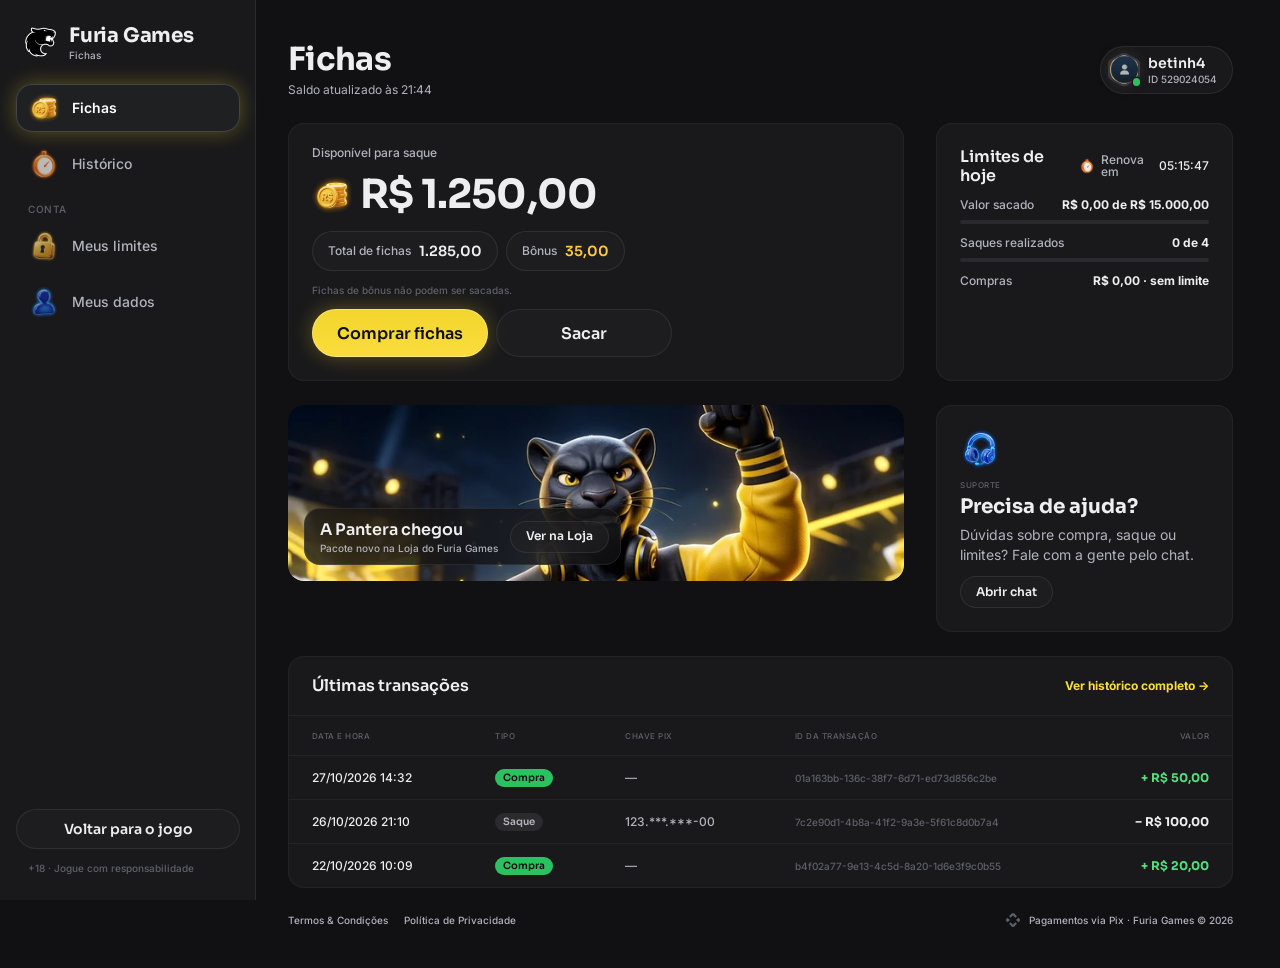
==== fichas/index.html @ 36009a1d "Protótipo furia-games: versão da marca gerada a partir do EstrelaGames Cores do modo da marca no DS " ====
<!doctype html>
<html lang="pt-BR">
<head>
<meta charset="utf-8">
<meta name="viewport" content="width=device-width, initial-scale=1, viewport-fit=cover">
<meta name="robots" content="noindex, nofollow">
<meta name="theme-color" content="#111113">
<title>Fichas · Furia Games</title>
<link rel="icon" href="../assets/ui/logo_icon.webp">
<link rel="preconnect" href="https://fonts.googleapis.com">
<link rel="preconnect" href="https://fonts.gstatic.com" crossorigin>
<link rel="stylesheet" href="https://fonts.googleapis.com/css2?family=Inter:wght@400;500;600;700&family=Sora:wght@600;700;800&display=swap">
<link rel="stylesheet" href="../css/tokens.css?v=20261027h">
<link rel="stylesheet" href="../css/ui.css?v=20261027h">
<link rel="stylesheet" href="fichas.css?v=20261027h">
</head>
<body>
<svg width="0" height="0" style="position:absolute" aria-hidden="true">
  <defs><clipPath id="hexclip" clipPathUnits="objectBoundingBox"><path id="hexpath" d=""/></clipPath></defs>
  <symbol id="i-chev-l-light" viewBox="0 0 320 512"><path d="M20.7 267.3c-6.2-6.2-6.2-16.4 0-22.6l192-192c6.2-6.2 16.4-6.2 22.6 0s6.2 16.4 0 22.6L54.6 256 235.3 436.7c6.2 6.2 6.2 16.4 0 22.6s-16.4 6.2-22.6 0l-192-192z"/></symbol>
  <symbol id="i-x" viewBox="0 0 384 512"><path d="M324.5 411.1c6.2 6.2 16.4 6.2 22.6 0s6.2-16.4 0-22.6L214.6 256 347.1 123.5c6.2-6.2 6.2-16.4 0-22.6s-16.4-6.2-22.6 0L192 233.4 59.5 100.9c-6.2-6.2-16.4-6.2-22.6 0s-6.2 16.4 0 22.6L169.4 256 36.9 388.5c-6.2 6.2-6.2 16.4 0 22.6s16.4 6.2 22.6 0L192 278.6 324.5 411.1z"/></symbol>
  <symbol id="i-check" viewBox="0 0 448 512"><path d="M438.6 105.4c12.5 12.5 12.5 32.8 0 45.3l-256 256c-12.5 12.5-32.8 12.5-45.3 0l-128-128c-12.5-12.5-12.5-32.8 0-45.3s32.8-12.5 45.3 0L160 338.7 393.4 105.4c12.5-12.5 32.8-12.5 45.3 0z"/></symbol>
  <symbol id="i-copy" viewBox="0 0 448 512"><path d="M208 0H332.1c12.7 0 24.9 5.1 33.9 14.1l67.9 67.9c9 9 14.1 21.2 14.1 33.9V336c0 26.5-21.5 48-48 48H208c-26.5 0-48-21.5-48-48V48c0-26.5 21.5-48 48-48zM48 128h80v64H64V448H256V416h64v48c0 26.5-21.5 48-48 48H48c-26.5 0-48-21.5-48-48V176c0-26.5 21.5-48 48-48z"/></symbol>
  <symbol id="i-pix" viewBox="0 0 24 24"><path d="M6.1 6.3 10.1 2.3a2.7 2.7 0 0 1 3.8 0l4 4-2.3 2.3-2.9-2.9a1 1 0 0 0-1.4 0L8.4 8.6 6.1 6.3zm11.8 11.4-4 4a2.7 2.7 0 0 1-3.8 0l-4-4 2.3-2.3 2.9 2.9a1 1 0 0 0 1.4 0l2.9-2.9 2.3 2.3zM2.3 10.1l1.6-1.6L7.4 12l-3.5 3.5-1.6-1.6a2.7 2.7 0 0 1 0-3.8zm19.4 0a2.7 2.7 0 0 1 0 3.8l-1.6 1.6-3.5-3.5 3.5-3.5 1.6 1.6z"/></symbol>
</svg>

<div class="fx">
  <aside class="side" id="side" aria-label="Menu"></aside>
  <div class="main">
    <header class="mtop" id="mtop"></header>
    <main class="page" id="page"></main>
    <footer class="foot" id="foot"></footer>
  </div>
</div>
<div class="veil" id="veil" hidden><section class="drawer" id="drawer" role="dialog" aria-modal="true"></section></div>
<div class="toast" id="toast"><span class="hint-pill" id="toastTxt"></span></div>

<script src="fichas.js?v=20261027h"></script>
</body>
</html>
---- css/tokens.css ----
/* Furia Games · tokens do DS EstrelaGames (Rjx31bgpOt4m1U8DVKyWtd · modo Furia Games), valores resolvidos 1:1 */
:root{
  color-scheme: dark;
  /* background */
  --bg-default:#111113; --bg-subtle:#19191b; --bg-strong:#222325; --bg-raised:#292a2e; --bg-inset:#010101; --bg-highlight:#ffffff14; --bg-chrome:#19191b; --bg-divider:#292a2e; --bg-band:#00000052;
  --bga-default-50:#11111380; --bga-default-75:#111113bf; --bga-subtle-50:#19191b80; --bga-subtle-75:#19191bbf;
  --bga-strong-25:#22232540; --bga-strong-50:#22232580; --bga-strong-75:#222325bf;
  --bga-secondary-16:#fadd3b29; --bga-secondary-32:#fadd3b52; --bga-accent-12:#ffc8411f;
  /* border */
  --border-muted:#ffffff14; --border-default:#222325; --border-strong:#393a40; --border-focus:#f2d52d;
  --border-hl-top:#ffffff29; --border-gold-top:#f8edb2e5; --border-gold-bottom:#f2d52d5c;
  /* text */
  --text-default:#eeeef0; --text-muted:#b2b3bd; --text-link:#fadd3b; --text-subtle:#5f606a; --text-disabled:#46484f;
  --text-brand:#fadd3b; --text-success:#52de7e; --text-error:#ff6b6e; --text-prize:#ffc841;
  --text-on-color:#ffffff; --text-on-color-muted:#ffffffd9; --text-on-color-subtle:#ffffffb2; --text-on-light:#111113;
  /* system */
  --sys-info:#fcdf3d; --sys-success:#2cc160; --sys-success-strong:#8cf0a9; --sys-warning:#ffbe2e; --sys-error:#ef4452;
  --sysa-success-25:#2cc16040; --sysa-error-25:#ef445240; --sysa-info-25:#3b74f540;
  --notification-error:#ef4452;
  /* effects */
  --hl-subtle:#ffffff29; --hl:#ffffff52; --hl-strong:#ffffff7a;
  --shadow-faint:#0000001f; --shadow-subtle:#0000003d; --shadow:#00000066; --shadow-strong:#00000080;
  --glow-info:#f2d52d52; --glow-accent:#ffbe2e52; --glow-success:#52de7ea3; --glow-gold:#fadd3b52; --glow-blue:#fadd3b; --glow-red:#ff6b6e;
  /* surfaces */
  --surface-card-top:#19191b; --surface-card-bottom:#111113; --surface-elevated-top:#292a2e; --surface-elevated-bottom:#19191b;
  /* buttons */
  --btn-primary-top:#f2d52d; --btn-primary-bg:#7c6d20; --btn-secondary-border:#fcdf3d;
  --btn-disabled-top:#292a2e; --btn-disabled-bg:#292a2e; --btn-disabled-text:#46484f;
  /* tabs */
  --tab-default-text:#b2b3bd; --tab-container:#222325; --input-border:#222325;
  --tab-padrao:#f2d52d; --tab-padrao-tint:#f2d52d3d; --tab-rosa:#e93d82; --tab-rosa-tint:#e93d823d;
  /* games */
  --game-truco:#e5484d; --game-paulista:#3b74f5; --game-cacheta:#8752f2; --game-tranca:#2cc160; --game-buraco:#1f9a4a;
  --game-poker:#0fa968; --game-sinuca:#2fa35a; --game-todos:#fcdf3d; --game-domino:#14b8a6; --game-dama:#f76b15; --game-xadrez:#5b6cff;
  --game-paulista-tint:#3b74f53d; --game-truco-tint:#e5484d3d; --game-cacheta-tint:#8752f23d; --game-buraco-tint:#1f9a4a3d;
  /* crew */
  --crew-engenheiro:#4fb3ff; --crew-comandante:#f5c542; --crew-piloto:#ff5a36; --crew-navegador:#e86bff; --crew-explorador:#4dffb8;
  --crew-bar:#ff9f43; --crew-reis:#34d399; --crew-nobru:#3d8bff; --crew-inhui:#ff4fb0;
  /* stake / table */
  --stake-padrao-top:#4f4401; --stake-padrao-bottom:#2a2405; --stake-iniciante-top:#1f9a4a; --stake-iniciante-bottom:#1f502c;
  --table-card-top:#1f5a4a; --table-card-bottom:#0f2e2a; --table-stake:#ffc841;
  --plus-bg:#52de7e; --plus-icon:#111113;
  /* cards */
  --card-face:#ffffff; --card-border:#9ea2a4; --suit-red:#c72c3d; --suit-black:#141922; --back-top:#625616; --back-bottom:#352c00;
  /* seat timer */
  --seat-timer-track:#ffffff1f; --seat-timer:#fcdf3d;
  /* type */
  --f-display:"Sora", "Inter", system-ui, sans-serif;
  --f-ui:"Inter", system-ui, -apple-system, sans-serif;
  --f-call:"Industry", "Sora", sans-serif;
  /* marca · Furia Games (sobrescreve) */
  --back-top:#303136; --back-bottom:#111113; --btn-primary-text:#111113; --btn-primary-bg:#fadd3b; --crew-nobru:#FCDF3D; --crew-inhui:#FCDF3D;
}
/* estilos de texto do DS */
.t-d3xl{font:700 64px/1.2 var(--f-display);letter-spacing:-.02em}
.t-d2xl{font:700 48px/1.2 var(--f-display);letter-spacing:-.02em}
.t-dxl{font:700 40px/1.2 var(--f-display);letter-spacing:-.02em}
.t-dl{font:700 32px/1.2 var(--f-display);letter-spacing:-.02em}
.t-dm{font:700 24px/1.2 var(--f-display);letter-spacing:-.01em}
.t-ds{font:700 20px/1.2 var(--f-display);letter-spacing:-.01em}
.t-dxs{font:600 16px/1.2 var(--f-display)}
.t-d2xs{font:600 14px/1.2 var(--f-display)}
.t-d3xs{font:600 12px/1.2 var(--f-display)}
.t-hm{font:700 20px/1.2 var(--f-ui)}
.t-ll{font:500 16px/1 var(--f-ui)} .t-lm{font:500 14px/1 var(--f-ui)} .t-ls{font:500 12px/1 var(--f-ui)} .t-lxs{font:500 10px/1 var(--f-ui)} .t-l2xs{font:500 8px/1 var(--f-ui)}
.t-link{font:700 12px/1.5 var(--f-ui)}
.t-p2xl{font:400 20px/1.5 var(--f-ui)} .t-pm{font:400 14px/1.5 var(--f-ui)} .t-ps{font:400 12px/1.5 var(--f-ui)}
---- css/ui.css ----
/* EstrelaGames · base + componentes do DS (Apple Gamer Style · Glass). Medidas 1:1 com o Figma (frame 375). */
*{box-sizing:border-box}
html,body{height:100%;margin:0}
body{background:#05080c;color:var(--text-default);font-family:var(--f-ui);-webkit-font-smoothing:antialiased;overflow:hidden;-webkit-text-size-adjust:100%}
button{font:inherit;color:inherit;border:0;background:none;padding:0;margin:0;cursor:pointer;-webkit-tap-highlight-color:transparent;text-align:inherit}
button:focus-visible,[role="button"]:focus-visible{outline:2px solid var(--border-focus);outline-offset:2px}
/* cards clicáveis são div[role=button]: o WebKit (iPhone) não estica os filhos de um <button> com flex */
[role="button"]{cursor:pointer;-webkit-tap-highlight-color:transparent;-webkit-user-select:none;user-select:none;outline:0}
input{font:inherit;color:inherit;border:0;background:none;outline:0;padding:0;margin:0;min-width:0}
img,video{display:block;max-width:100%;user-select:none;-webkit-user-drag:none}
svg{display:block}
[hidden]{display:none!important}
.ic{flex:none;object-fit:contain;pointer-events:none}

/* ---------- aparelho ---------- */
.stage-wrap{position:fixed;inset:0;display:flex;align-items:center;justify-content:center}
.phone{position:relative;width:375px;height:812px;background:var(--bg-subtle);overflow:hidden;border-radius:48px;box-shadow:0 0 0 10px #0c1016,0 0 0 11px #2a3340,0 40px 80px rgba(0,0,0,.6);transform-origin:center;display:flex;flex-direction:column}
.status{position:relative;flex:none;height:44px;display:flex;align-items:center;justify-content:space-between;padding:0 26px 0 32px;font:600 15px/1 var(--f-ui);background:var(--bg-subtle);z-index:60;pointer-events:none}
.status .island{position:absolute;left:50%;top:10px;width:118px;height:32px;margin-left:-59px;border-radius:20px;background:#000}
.status .icons{display:flex;gap:6px;align-items:center}
.app{position:relative;flex:1;min-height:0;overflow:hidden}
@media (max-width:520px){
  .phone{width:100vw;height:100vh;height:100dvh;border-radius:0;box-shadow:none;transform:none!important}
  .status{display:none}
  .app{padding-top:env(safe-area-inset-top,0px)}
}
.scr{position:absolute;inset:0;display:flex;flex-direction:column;background:var(--bg-subtle);overflow:hidden}
.app>.scr{top:env(safe-area-inset-top,0px)}
@media (min-width:521px){.app>.scr{top:0}}
.scroll{flex:1;min-height:0;overflow-y:auto;overflow-x:hidden;-webkit-overflow-scrolling:touch;scrollbar-width:none;overscroll-behavior:contain}
.scroll::-webkit-scrollbar,.hscroll::-webkit-scrollbar{display:none}
/* linha com rolagem lateral: sem clip, sangra até a borda da tela (regra Oct 26) */
.hscroll{display:flex;overflow-x:auto;overflow-y:visible;scrollbar-width:none;margin:0 -8px;padding:0 8px;scroll-padding:0 8px;-webkit-overflow-scrolling:touch}

/* ---------- ícones 3D ---------- */
.i16{width:16px;height:16px}.i20{width:20px;height:20px}.i24{width:24px;height:24px}.i28{width:28px;height:28px}.i32{width:32px;height:32px}.i36{width:36px;height:36px}.i40{width:40px;height:40px}.i48{width:48px;height:48px}

/* ---------- header-game (Mobile · Glass) ---------- */
.hdr{position:relative;flex:none;height:64px;display:flex;align-items:center;gap:4px;padding:8px 12px;background:var(--bg-subtle);overflow:hidden;z-index:20}
.hdr::before{content:"";position:absolute;left:48px;top:-70px;width:280px;height:140px;border-radius:50%;background:var(--glow-blue);filter:blur(60px);opacity:.15;pointer-events:none}
.hdr .side{position:relative;flex:1;min-width:0;display:flex;align-items:center;gap:4px}
.hdr .logo{width:24px;height:36px;display:grid;place-items:center;flex:none}
.hdr .logo img{width:25px;height:24px}
.cpill{flex:1;min-width:0;height:34px;display:flex;align-items:center;gap:2px;padding:4px;border-radius:999px;background:linear-gradient(90deg,#52de7e1a,#22232506),var(--bga-strong-50);box-shadow:inset 0 0 0 1px var(--border-muted);overflow:hidden}
.cpill.bonus{padding:4px 8px 4px 4px;background:linear-gradient(90deg,#22232506,#ffc8411a),var(--bga-strong-50)}
.cpill .ic{width:24px;height:24px}
.cpill .t{flex:1;min-width:0;display:flex;flex-direction:column;gap:2px;text-align:left}
.cpill .t small{font:500 8px/1 var(--f-ui);color:var(--text-muted)}
.cpill .t b{font:700 12px/10px var(--f-ui);color:var(--text-default);white-space:nowrap;overflow:hidden;text-overflow:ellipsis}
.cpill.bonus .t b{color:var(--text-prize)}
.cpill .plus{width:20px;height:20px;border-radius:10px;background:var(--plus-bg);display:grid;place-items:center;flex:none}
.cpill .plus svg{width:12px;height:12px;fill:var(--plus-icon)}
.hbell{position:relative;width:36px;height:36px;border-radius:18px;background:var(--bga-strong-50);box-shadow:inset 0 0 0 1px var(--border-muted);display:grid;place-items:center;flex:none}
.hbell .ic{width:28px;height:28px}
.hbell i{position:absolute;left:28px;top:0;width:8px;height:8px;border-radius:50%;background:var(--notification-error)}
.hbell i[hidden]{display:none}

/* ---------- header-avatar (hexágono com borda da tripulação) ---------- */
.hav{position:relative;display:inline-block;flex:none;width:var(--w,44px);height:var(--h,48px)}
.hav .gl{position:absolute;left:-4.5%;top:0;width:109%;aspect-ratio:1;border-radius:50%;background:var(--cc);filter:blur(calc(var(--w,44px) * .16));opacity:.45;pointer-events:none}
.hav .hx{position:absolute;inset:0;-webkit-clip-path:url(#hexclip);clip-path:url(#hexclip);background:var(--cc)}
.hav .hx img{position:absolute;inset:2px;width:calc(100% - 4px);height:calc(100% - 4px);object-fit:cover;object-position:center top;-webkit-clip-path:url(#hexclip);clip-path:url(#hexclip);background:var(--bg-raised)}
.hav .on{position:absolute;left:77%;top:75%;width:23%;aspect-ratio:1;border-radius:50%;background:var(--sys-success);box-shadow:0 0 0 1.5px var(--bg-subtle)}
.hav.xs{--w:24px;--h:26px}.hav.s{--w:32px;--h:35px}.hav.m{--w:44px;--h:48px}.hav.l{--w:56px;--h:60px}
.hav.xs .hx img,.hav.s .hx img{inset:1.5px;width:calc(100% - 3px);height:calc(100% - 3px)}
.hav.empty{height:var(--w)}
.hav.empty .av0{position:absolute;inset:4.5%;width:91%;height:91%}
.hav.empty .add{position:absolute;left:63.6%;top:63.6%;width:27.3%;height:27.3%;border-radius:50%;background:var(--plus-bg);box-shadow:0 0 0 1.2px var(--bg-subtle);display:grid;place-items:center}
.hav.empty .add svg{width:58%;height:58%;fill:var(--plus-icon)}

/* ---------- avatar circular (avatar-estrela-games) ---------- */
.av{position:relative;display:inline-block;vertical-align:middle;flex:none;width:var(--s,48px);height:var(--s,48px);border-radius:50%;background:linear-gradient(180deg,var(--surface-elevated-top),var(--surface-elevated-bottom));box-shadow:inset 0 0 0 var(--bw,2px) #ffffff29}
.av img{position:absolute;inset:var(--bw,2px);width:calc(100% - 2*var(--bw,2px));height:calc(100% - 2*var(--bw,2px));border-radius:50%;object-fit:cover;object-position:center top}
.av.s{--s:32px;--bw:1px}.av.m{--s:48px;--bw:2px}.av.l{--s:80px;--bw:3px}.av.xl{--s:120px;--bw:4px}
.av .lvl{position:absolute;left:50%;bottom:-4px;transform:translateX(-50%);padding:1px 6px;border-radius:999px;background:var(--bg-raised);box-shadow:0 0 0 2px var(--bg-default);font:600 12px/14px var(--f-display);white-space:nowrap}
.av.empty .ph{position:absolute;inset:25%;width:50%;height:50%;fill:#ffffff52}
.av .addb{position:absolute;left:63.3%;top:63.3%;width:36.7%;height:36.7%;border-radius:50%;background:var(--plus-bg);display:grid;place-items:center;box-shadow:0 0 0 3px var(--bg-subtle)}
.av .addb svg{width:50%;height:50%;fill:#fff}

/* ---------- navbar-glass ---------- */
.nav{position:absolute;left:16px;right:16px;bottom:calc(12px + env(safe-area-inset-bottom,0px));height:64px;display:flex;align-items:stretch;padding:4px;border-radius:24px;background:var(--bga-strong-75);box-shadow:inset 0 0 0 1px var(--border-muted);-webkit-backdrop-filter:blur(24px);backdrop-filter:blur(24px);z-index:30}
.nav>button{position:relative;flex:1;min-width:0;display:flex;flex-direction:column;align-items:center;justify-content:center;border-radius:20px}
.nav>button .ic{width:32px;height:32px;opacity:.75}
.nav>button>span{font:500 10px/1 var(--f-ui);color:var(--text-subtle);white-space:nowrap}
.nav>button.on{flex:none;width:104px;justify-content:flex-end;gap:2px;padding-bottom:6px;background:var(--bga-secondary-16);box-shadow:inset 0 0 0 1px var(--hl-subtle),0 0 20px var(--glow-info)}
.nav>button.on .ic{position:absolute;left:28px;top:-14px;width:48px;height:48px;opacity:1}
.nav>button.on .lr{width:100%;display:flex;align-items:center;justify-content:space-between;padding:0 8px}
.nav>button.on .lr span{font:500 10px/1 var(--f-ui);color:var(--text-on-color)}
.nav .lr i{width:16px;height:16px;display:grid;place-items:center}
.nav .lr svg{width:10px;height:16px;fill:var(--text-on-color)}

/* ---------- game-block ---------- */
.gb{position:relative;flex:none;width:72px;height:64px;border-radius:16px;display:flex;flex-direction:column;align-items:center;justify-content:center;padding:4px 0;background:var(--tab-container);box-shadow:inset 0 0 0 1px var(--hl);font:500 10px/1 var(--f-ui);color:var(--text-on-color);white-space:nowrap}
.gb .ic{width:40px;height:40px}
.gb.on{justify-content:flex-end;padding:0 0 6px;background:var(--gc);box-shadow:0 4px 12px var(--gs,transparent)}
.gb.on .ic{position:absolute;left:50%;top:-12px;width:60px;height:60px;margin-left:-30px}
.gb .lk{position:absolute;right:4px;top:4px;width:14px;height:14px;opacity:.8}
.gb.on .lk{display:none}
.games-row{gap:8px;padding-top:12px;margin-top:-12px}
.games-row .gb{width:72px}

/* ---------- tabs ---------- */
.tabs{display:flex;gap:2px;height:44px;padding:4px;border-radius:12px;background:var(--bg-raised);box-shadow:inset 0 0 0 1px var(--input-border)}
.tabs>button{position:relative;flex:1;min-width:0;height:34px;border-radius:8px;display:flex;align-items:center;justify-content:center;padding:8px 16px;font:500 12px/1 var(--f-ui);color:var(--tab-default-text);white-space:nowrap}
.tabs>button.on{background:var(--tc-tint);font:700 12px/18px var(--f-ui);color:var(--text-default)}
.tabs>button.on::after{content:"";position:absolute;left:50%;bottom:0;width:24px;height:3px;margin-left:-12px;border-radius:2px;background:var(--tc);box-shadow:0 0 8px var(--tc)}
.tabs>button .lk{font:500 9px/1 var(--f-ui);margin-left:4px;opacity:.7}
.tabs{--tc:var(--tab-padrao);--tc-tint:var(--tab-padrao-tint)}
.tabs.t-azul{--tc:var(--game-paulista);--tc-tint:var(--game-paulista-tint)}
.tabs.t-vermelha{--tc:var(--game-truco);--tc-tint:var(--game-truco-tint)}
.tabs.t-roxa{--tc:var(--game-cacheta);--tc-tint:var(--game-cacheta-tint)}
.tabs.t-verde{--tc:var(--game-buraco);--tc-tint:var(--game-buraco-tint)}
.tabs.t-rosa{--tc:var(--tab-rosa);--tc-tint:var(--tab-rosa-tint)}

/* ---------- button-glass ---------- */
.btn{display:inline-flex;align-items:center;justify-content:center;gap:8px;white-space:nowrap;transition:transform .12s,filter .12s;flex:none}
.btn:active{transform:scale(.97)}
.btn.l{height:48px;padding:0 24px;border-radius:24px;font:600 16px/1.2 var(--f-display)}
.btn.m{height:40px;padding:0 20px;border-radius:20px;font:600 14px/1.2 var(--f-display)}
.btn.s{height:32px;padding:0 16px;border-radius:16px;font:600 12px/1.2 var(--f-display)}
.btn.xl{height:56px;padding:0 24px;border-radius:28px;font:600 16px/1.2 var(--f-display)}
.btn.m44{height:44px;border-radius:22px}
.btn.pri{background:linear-gradient(180deg,var(--btn-primary-top),var(--btn-primary-bg));box-shadow:inset 0 0 0 1px var(--hl),0 0 20px var(--glow-info);color:var(--btn-primary-text)}
.btn.sec{background:var(--bga-strong-50);box-shadow:inset 0 0 0 1px var(--border-muted);color:var(--text-default)}
.btn:disabled,.btn.dis{background:var(--btn-disabled-bg);box-shadow:none;color:var(--btn-disabled-text);pointer-events:none}
.btn.danger-txt{background:none;box-shadow:none;color:var(--text-error);font:500 14px/1 var(--f-ui)}
.btn.fill{flex:1;min-width:0}
.btn.wide{width:100%}
.btn .ic{width:20px;height:20px}

/* ---------- button-icon ---------- */
.bicon{width:40px;height:40px;border-radius:20px;display:grid;place-items:center;flex:none;background:var(--bga-strong-50);box-shadow:inset 0 0 0 1px var(--border-muted)}
.bicon .ic{width:24px;height:24px}
.bicon.s{width:32px;height:32px;border-radius:16px}.bicon.s .ic{width:20px;height:20px}
.bicon svg{width:14px;height:14px;fill:var(--text-default)}
.bicon.s28{width:28px;height:28px;border-radius:14px}.bicon.s28 svg{width:16px;height:16px}

/* ---------- tag ---------- */
.tag{display:inline-flex;align-items:center;gap:4px;padding:2px 8px;border-radius:999px;font:600 12px/14px var(--f-display);white-space:nowrap;flex:none}
.tag.neutral{background:#ffffff14;color:var(--text-muted)}
.tag.gold{background:#fadd3b29;color:var(--text-brand);box-shadow:inset 0 0 0 1px #f8edb28c}
.tag.success{background:var(--sys-success);color:var(--bg-default)}
.tag.danger{background:var(--sys-error);color:var(--text-default)}
.tag.info{background:var(--sys-info);color:var(--text-default)}
.tag.live{background:var(--sys-error);color:var(--text-default)}
.tag.beginner{background:var(--game-buraco);color:var(--text-default)}

/* ---------- section-title ---------- */
.stitle{display:flex;align-items:center;justify-content:space-between;gap:16px}
.stitle .tx{flex:1;min-width:0;display:flex;flex-direction:column;gap:2px}
.stitle b{font:700 20px/1.2 var(--f-display);letter-spacing:-.01em}
.stitle small{font:500 12px/1 var(--f-ui);color:var(--text-muted)}
.trow{display:flex;align-items:center;justify-content:space-between;gap:8px}
.trow b{font:600 14px/1.2 var(--f-display)}
.trow small{font:500 10px/1 var(--f-ui);color:var(--text-subtle)}

/* ---------- page-top ---------- */
.ptop{flex:none;display:flex;align-items:center;justify-content:space-between;gap:8px;padding:8px;min-height:45px}
.ptop .l{display:flex;align-items:center;gap:8px;min-width:0}
.ptop .back{width:28px;height:28px;border-radius:14px;display:grid;place-items:center;background:var(--bga-strong-50);box-shadow:inset 0 0 0 1px var(--border-muted);flex:none}
.ptop .back svg{width:10px;height:16px;fill:var(--text-default)}
.ptop .tx{display:flex;flex-direction:column;min-width:0}
.ptop .tx b{font:600 16px/1.2 var(--f-display);white-space:nowrap;overflow:hidden;text-overflow:ellipsis}
.ptop .tx small{display:flex;align-items:center;gap:4px;font:500 10px/1 var(--f-ui);color:var(--text-muted)}
.ptop .tx small i{width:6px;height:6px;border-radius:50%;background:var(--sys-success)}

/* ---------- input-search / input ---------- */
.search{display:flex;align-items:center;gap:8px;height:40px;padding:0 16px 0 12px;border-radius:20px;background:var(--bga-strong-50);box-shadow:inset 0 0 0 1px var(--border-muted)}
.search svg{width:16px;height:16px;fill:var(--text-muted);flex:none}
.search input{flex:1;font:500 12px/1 var(--f-ui);color:var(--text-default)}
.search input::placeholder{color:var(--text-muted)}
.field{display:flex;flex-direction:column;gap:8px}
.field>label{font:500 14px/1 var(--f-ui);color:var(--text-default)}
.field .box{display:flex;align-items:center;gap:8px;height:40px;padding:8px 12px;border-radius:12px;background:var(--bga-strong-50);box-shadow:inset 0 0 0 1px var(--border-muted)}
.field .box:focus-within{box-shadow:inset 0 0 0 1px var(--border-focus)}
.field .box input{flex:1;font:400 14px/1.5 var(--f-ui);color:var(--text-default)}
.field .box input::placeholder{color:var(--text-disabled)}
.field .box button svg{width:20px;height:20px;fill:var(--text-muted)}

/* ---------- otp ---------- */
.otp{display:flex;gap:8px;justify-content:center}
.otp .bx{width:48px;height:56px;border-radius:12px;background:#ffffff14;display:grid;place-items:center;font:700 24px/1.2 var(--f-display);color:var(--text-default);box-shadow:inset 0 0 0 1px var(--border-muted)}
.otp .bx.act{background:#ffffff1f;box-shadow:inset 0 0 0 2px var(--border-focus),0 0 12px var(--glow-info)}
.otp .bx.act::after{content:"";width:2px;height:24px;background:var(--border-focus);animation:blink 1s steps(1) infinite}
@keyframes blink{50%{opacity:0}}
.otp-in{position:absolute;opacity:0;pointer-events:none;width:1px;height:1px}

/* ---------- progress ---------- */
.prog{height:4px;border-radius:999px;background:#ffffff1f;overflow:hidden;flex:1}
.prog i{display:block;height:100%;border-radius:inherit;background:var(--tab-padrao);transition:width .3s}

/* ---------- stake-pill ---------- */
.stakes{position:relative;height:128px;overflow:hidden;margin:0 -8px}
.stakes .track{position:absolute;top:8px;left:50%;transform:translateX(-50%);display:flex;align-items:center;gap:8px;height:112px}
.sp{position:relative;flex:none;display:flex;flex-direction:column;border-radius:16px;padding:4px 4px 0;background:linear-gradient(180deg,var(--surface-elevated-top),var(--surface-card-bottom));box-shadow:inset 0 0 0 1px #ffffff29,0 16px 40px var(--shadow);transition:width .25s,height .25s}
.sp .st{position:relative;flex:1;align-self:stretch;border-radius:12px;display:flex;flex-direction:column;align-items:center;justify-content:center;gap:4px;background:linear-gradient(180deg,var(--stake-padrao-top),var(--stake-padrao-bottom));box-shadow:inset 0 0 0 1px var(--hl-subtle),inset 0 2px 8px var(--shadow)}
.sp .v{display:flex;align-items:center;gap:4px;font:600 14px/1.2 var(--f-display);white-space:nowrap}
.sp .v .ic{width:14px;height:14px}
.sp .q{position:absolute;top:4px;right:4px;display:flex;align-items:center;gap:3px;padding:2px 5px;border-radius:8px;background:var(--bga-strong-50);font:500 8px/1 var(--f-ui);white-space:nowrap}
.sp .q::before{content:"";width:5px;height:5px;border-radius:50%;background:var(--sys-success)}
.sp .tg{padding:2px 6px;border-radius:6px;background:var(--bga-strong-50);font:500 8px/1 var(--f-ui);color:var(--text-success)}
.sp .ft{flex:none;display:flex;align-items:center;justify-content:center;gap:3px;padding:4px 0 5px;white-space:nowrap}
.sp .ft small{font:500 8px/1 var(--f-ui);color:var(--text-muted)}
.sp .ft b{font:500 8px/1 var(--f-ui)}
.sp.ini .st{background:linear-gradient(180deg,var(--stake-iniciante-top),var(--stake-iniciante-bottom))}
.sp.S{width:68px;height:68px;padding:4px}
.sp.S .q,.sp.S .ft,.sp.S .tg{display:none}
.sp.M{width:88px;height:88px}
.sp.M .v{font:600 16px/1.2 var(--f-display)} .sp.M .v .ic{width:18px;height:18px}
.sp.L{width:112px;height:112px}
.sp.L .v{font:700 20px/1.2 var(--f-display);letter-spacing:-.01em} .sp.L .v .ic{width:24px;height:24px}
.sp.L .ft b{font:500 10px/1 var(--f-ui)}
.sp.on{box-shadow:inset 0 0 0 2px var(--btn-secondary-border),0 0 20px var(--glow-info)}
.sp.on .st{background:linear-gradient(180deg,var(--btn-primary-top),var(--btn-primary-bg))}
.sp.on.ini .st{background:linear-gradient(180deg,var(--stake-iniciante-top),var(--stake-iniciante-bottom))}
.stake-grid{display:grid;grid-template-columns:repeat(3,minmax(0,1fr));gap:12px}
.stake-grid .sp{width:auto;height:88px}

/* ---------- table-glass (mesa aberta) ---------- */
.tg-row{display:grid;grid-template-columns:repeat(2,minmax(0,1fr));gap:16px 8px}
.tgl{position:relative;height:92px;border-radius:46px;padding:4px;display:flex;background:linear-gradient(180deg,var(--surface-elevated-top),var(--surface-card-bottom));box-shadow:inset 0 0 0 1px #ffffff29,0 16px 40px var(--shadow);text-align:left}
.tgl .felt{flex:1;align-self:stretch;min-width:0;display:flex;align-items:center;padding:10px 12px 6px 70px;border-radius:41px;background:linear-gradient(180deg,var(--table-card-top),var(--table-card-bottom));box-shadow:inset 0 0 0 1px var(--hl-subtle),inset 0 2px 8px var(--shadow)}
.tgl .vals{display:flex;flex-direction:column;gap:4px;min-width:0}
.tgl .vals b{font:600 14px/1.2 var(--f-display);color:var(--table-stake);white-space:nowrap}
.tgl .vals small{font:500 10px/1 var(--f-ui);color:#ffffffb2;white-space:nowrap}
.tgl .seats{display:flex;align-items:center;gap:2px;height:20px}
.tgl .seats .pl{display:flex}
.tgl .seats .pl span{width:20px;height:20px;border-radius:10px;overflow:hidden;background:var(--cc);margin-right:-6px;box-shadow:0 0 0 1px var(--table-card-bottom)}
.tgl .seats .pl span img{width:100%;height:100%;object-fit:cover;object-position:center top}
.tgl .seats em{font:600 12px/14px var(--f-display);font-style:normal;margin-left:8px}
.tgl .tab{position:absolute;left:50%;top:-8px;transform:translateX(-50%);padding:2px 8px;border-radius:8px;background:var(--surface-elevated-top);box-shadow:inset 0 0 0 1px var(--border-muted);font:500 10px/12px var(--f-ui);color:var(--text-subtle);white-space:nowrap}
.tgl .deck{position:absolute;left:14px;top:25px;width:52px;height:52px}
.tgl.locked .felt>*{opacity:.55}
.tgl.pool{border-radius:16px}
.tgl.pool .felt{border-radius:12px;position:relative;overflow:hidden;background:linear-gradient(180deg,#2fa35a,#145c32)}
.tgl.pool .felt::before{content:"";position:absolute;left:30%;top:0;bottom:0;border-left:1px solid #ffffff29}
.tgl.pool .pk{position:absolute;width:10px;height:10px;border-radius:50%;background:#000000b2;box-shadow:inset 0 0 0 1px #ffffff1f}

/* ---------- action-tile ---------- */
.atile{width:80px;height:64px;border-radius:16px;display:flex;flex-direction:column;align-items:center;justify-content:center;background:var(--bga-strong-50);box-shadow:inset 0 0 0 1px var(--border-muted);font:600 14px/1.2 var(--f-display);flex:none}
.atile .ic{width:28px;height:28px}

/* ---------- bottom sheet (sheet glass) ---------- */
.veil{position:absolute;inset:0;z-index:50;background:var(--bga-default-75);display:flex;align-items:flex-end;animation:fade .2s both}
.bsheet{position:relative;width:100%;max-height:calc(100% - 24px);display:flex;flex-direction:column;align-items:stretch;gap:12px;padding:8px 12px calc(24px + env(safe-area-inset-bottom,0px));border-radius:24px 24px 0 0;background:var(--bg-subtle);box-shadow:inset 0 1px 0 var(--hl-subtle),0 16px 40px var(--shadow);animation:up .28s cubic-bezier(.2,.9,.3,1) both;overflow:hidden}
.bsheet.g16{gap:16px}
.bsheet .handle{width:36px;height:4px;border-radius:2px;background:var(--border-muted);align-self:center;flex:none}
.bsheet .scroll{margin:0 -12px;padding:0 12px}
.sh-h{display:flex;align-items:center;gap:12px;flex:none}
.sh-h>.ic{width:36px;height:36px}
.sh-h .tx{flex:1;min-width:0;display:flex;flex-direction:column;gap:2px}
.sh-h .tx b{font:600 16px/1.2 var(--f-display)}
.sh-h .tx small{font:500 10px/1.2 var(--f-ui);color:var(--text-subtle)}
.sh-h .tx small.ok{display:flex;align-items:center;gap:6px;color:var(--sys-success)}
.sh-h .tx small.ok::before{content:"";width:8px;height:8px;border-radius:50%;background:var(--sys-success)}
.xbtn{width:32px;height:32px;border-radius:16px;display:grid;place-items:center;background:var(--bga-strong-50);box-shadow:inset 0 0 0 1px var(--border-muted);flex:none}
.xbtn svg{width:14px;height:14px;fill:var(--text-default)}
@keyframes up{from{transform:translateY(100%)}to{transform:none}}
@keyframes fade{from{opacity:0}}
@keyframes pop{from{transform:scale(.3);opacity:0}}

/* ---------- hint (pílula) / toast ---------- */
.hint-pill{display:inline-flex;align-items:center;gap:4px;padding:4px 12px;border-radius:999px;background:var(--bga-strong-75);box-shadow:inset 0 0 0 1px var(--hl-subtle);font:500 10px/1.2 var(--f-ui);color:var(--text-default);white-space:nowrap;-webkit-backdrop-filter:blur(12px);backdrop-filter:blur(12px)}
.toast{position:absolute;left:50%;top:72px;transform:translate(-50%,-8px);opacity:0;transition:opacity .2s,transform .2s;z-index:90;pointer-events:none;max-width:calc(100% - 32px)}
.toast .hint-pill{font-size:11px;padding:6px 14px;white-space:normal;text-align:center}
.toast.show{opacity:1;transform:translate(-50%,0)}

/* ---------- list / cells ---------- */
.cell{display:flex;flex-direction:column;gap:2px;padding:8px;border-radius:12px;background:var(--bga-strong-50);box-shadow:inset 0 0 0 1px var(--border-muted);min-width:0;flex:1}
.cell small{font:500 10px/1 var(--f-ui);color:var(--text-subtle)}
.cell b{font:600 14px/1.2 var(--f-display);white-space:nowrap}
.card-raised{border-radius:16px;background:var(--bg-raised)}
.muted{color:var(--text-muted)}.subtle{color:var(--text-subtle)}.prize{color:var(--text-prize)}.ok{color:var(--text-success)}.err{color:var(--text-error)}

@media (prefers-reduced-motion: reduce){*,*::before,*::after{animation-duration:.01ms!important;animation-iteration-count:1!important;transition-duration:.01ms!important}}
---- fichas/fichas.css ----
/* Furia Games · Fichas (página fora do app). Usa os tokens e componentes do app (../css/tokens.css + ui.css: .btn, .tabs, .tag, .field, .xbtn, .hav, .toast).
   Celular (Figma W01–W09, 375): header + abas + cartões empilhados, comprar/sacar em tela cheia.
   Computador ≥ 1024 (Figma DW01–DW09, 1920): menu 256 à esquerda, conteúdo 1312 (grade 864 + 416, gap 32), comprar/sacar num drawer de 480. */
html,body{height:auto;min-height:100%}
html{scrollbar-gutter:stable}
body{overflow:auto;background:var(--bg-default)}
body.lock{overflow:hidden}
a{color:inherit;text-decoration:none}
.od{display:none}
.fx{min-height:100vh;display:flex}
.main{flex:1;min-width:0;display:flex;flex-direction:column}
.ic{width:24px;height:24px}

/* ---------- celular: header + abas ---------- */
.side{display:none}
.mtop{position:sticky;top:0;z-index:20;display:flex;flex-direction:column;background:var(--bg-default);padding-top:env(safe-area-inset-top,0px)}
.mtop .row{display:flex;align-items:center;gap:12px;height:60px;padding:0 16px 0 12px;box-shadow:inset 0 -1px 0 var(--border-muted)}
.bk{width:32px;height:32px;border-radius:16px;display:grid;place-items:center;flex:none;background:var(--bga-strong-50);box-shadow:inset 0 0 0 1px var(--border-muted)}
.bk svg{width:10px;height:16px;fill:var(--text-brand)}
.brand{flex:1;min-width:0;display:flex;align-items:center;gap:12px}
.brand img{width:33px;height:32px}
.brand span{display:flex;flex-direction:column;gap:2px}
.brand b{font:700 20px/1.2 var(--f-display);letter-spacing:-.01em}
.brand small{font:500 10px/1 var(--f-ui);color:var(--text-muted)}
.mtop .tabs{margin:12px 12px 0}
.mtop .tabs>button{height:36px}

.page{display:flex;flex-direction:column;gap:12px;padding:12px 12px 0}
.ptitle{display:none}
.ptitle.mob{display:flex;padding:8px 4px 0}
.ptitle .tx{display:flex;flex-direction:column;gap:4px}
.ptitle h1{margin:0;font:700 20px/1.2 var(--f-display);letter-spacing:-.01em}
.ptitle .tx small{font:400 12px/1.4 var(--f-ui);color:var(--text-muted)}
.ptitle .r{display:none}

.card{display:flex;flex-direction:column;gap:16px;padding:16px;border-radius:16px;background:var(--bg-subtle);box-shadow:inset 0 0 0 1px var(--border-default)}
.grid,.col{display:flex;flex-direction:column;gap:12px}

/* saldo */
.bal{gap:12px}
.bal .lbl{font:500 12px/1 var(--f-ui);color:var(--text-muted)}
.amt{display:flex;align-items:center;gap:8px}
.amt .ic{width:32px;height:32px}
.amt b{font:700 32px/1.2 var(--f-display);letter-spacing:-.02em}
.chips{display:flex;flex-wrap:wrap;gap:8px}
.chip{display:inline-flex;align-items:center;gap:8px;height:40px;padding:0 16px;border-radius:20px;background:var(--bga-strong-50);box-shadow:inset 0 0 0 1px var(--border-muted)}
.chip small{font:500 12px/1 var(--f-ui);color:var(--text-muted)}
.chip b{font:600 14px/1.2 var(--f-display)}
.prize{color:var(--text-prize)}
.bal .bnote{font:500 10px/1.4 var(--f-ui);color:var(--text-subtle)}
.acts{display:grid;grid-template-columns:repeat(2,minmax(0,1fr));gap:8px}
.acts .btn{width:100%}

/* limites */
.lim{gap:12px}
.lh{display:flex;align-items:center;justify-content:space-between;gap:8px}
.lh>b{font:700 20px/1.2 var(--f-display);letter-spacing:-.01em}
.renew{display:flex;align-items:center;gap:6px}
.renew .ic{width:16px;height:16px}
.renew small{font:500 12px/1 var(--f-ui);color:var(--text-muted)}
.renew b{font:500 12px/1 var(--f-ui)}
.lrow{display:flex;align-items:center;justify-content:space-between;gap:8px;font:500 14px/1.2 var(--f-ui);color:var(--text-muted)}
.lrow b{font:700 14px/1.2 var(--f-ui);color:var(--text-default);text-align:right}
.lbar{display:block;height:4px;margin-top:-4px;border-radius:2px;background:var(--bg-raised);overflow:hidden}
.lbar i{display:block;height:100%;border-radius:2px;background:var(--tab-padrao)}

/* banner da Loja */
.banner{position:relative;height:168px;border-radius:16px;overflow:hidden;box-shadow:inset 0 0 0 1px var(--border-default)}
.banner>img{width:100%;height:100%;object-fit:cover;object-position:center 30%}
.banner .gl{position:absolute;left:12px;right:12px;bottom:12px;display:flex;align-items:center;gap:12px;padding:12px 12px 12px 16px;border-radius:16px;background:var(--bga-default-75);-webkit-backdrop-filter:blur(24px);backdrop-filter:blur(24px);box-shadow:inset 0 0 0 1px var(--border-muted)}
.banner .gl>span{flex:1;min-width:0;display:flex;flex-direction:column;gap:4px}
.banner .gl b{font:600 14px/1.2 var(--f-display);white-space:nowrap;overflow:hidden;text-overflow:ellipsis}
.banner .gl small{font:500 10px/1 var(--f-ui);color:var(--text-muted)}

/* suporte */
.help{flex-direction:row;align-items:center;gap:12px}
.help>.ic{width:40px;height:40px}
.help .tx{flex:1;min-width:0;display:flex;flex-direction:column;gap:2px}
.help .k{display:none}
.help .tx b{font:600 16px/1.2 var(--f-display)}
.help .tx>span{font:500 12px/1.3 var(--f-ui);color:var(--text-muted)}

/* transações */
.txs{padding:0;gap:0;overflow:hidden}
.th{display:flex;align-items:center;justify-content:space-between;padding:16px;box-shadow:inset 0 -1px 0 var(--border-default)}
.th b{font:600 16px/1.2 var(--f-display)}
.th a{font:700 12px/1.5 var(--f-ui);color:var(--text-link)}
.tbl{display:none}
.tlist{display:flex;flex-direction:column}
.trow{display:flex;align-items:center;justify-content:space-between;gap:12px;padding:16px;box-shadow:inset 0 -1px 0 var(--border-default)}
.trow:last-child{box-shadow:none}
.trow span{display:flex;flex-direction:column;gap:6px}
.trow .l{align-items:flex-start}
.trow .r{align-items:flex-end;text-align:right}
.trow small{font:500 12px/1 var(--f-ui);color:var(--text-muted)}
.trow .r small{font-size:10px;color:var(--text-subtle)}
.trow b{font:700 14px/1.2 var(--f-display)}
.ok{color:var(--text-success)!important}
.tag{font-size:12px;padding:3px 10px}

/* histórico: no celular cada bloco é um cartão */
.hist{background:none;box-shadow:none;padding:0;gap:12px}
.hbar{display:flex;flex-direction:column;gap:12px}
.hbar .tabs>button{height:36px}
.flt{display:flex;gap:8px}
.fbtn,.search{display:flex;align-items:center;gap:8px;height:40px;padding:0 12px;border-radius:12px;background:var(--bg-subtle);box-shadow:inset 0 0 0 1px var(--border-default);font:500 14px/1 var(--f-ui)}
.fbtn{flex:none}
.fbtn .ic,.search .ic{width:20px;height:20px}
.search{flex:1;min-width:0}
.search input{flex:1;font:400 14px/1.5 var(--f-ui)}
.search input::placeholder{color:var(--text-muted)}
.sum{display:grid;grid-template-columns:repeat(3,minmax(0,1fr));gap:8px;padding:16px;border-radius:16px;background:var(--bg-subtle);box-shadow:inset 0 0 0 1px var(--border-default)}
.sum div{display:flex;flex-direction:column;gap:6px}
.sum small{font:500 10px/1 var(--f-ui);color:var(--text-subtle);text-transform:uppercase;letter-spacing:.04em}
.sum div:last-child{text-align:right}
.sum b{font:700 20px/1.2 var(--f-display);letter-spacing:-.01em}
.hl{display:flex;flex-direction:column;border-radius:16px;background:var(--bg-subtle);box-shadow:inset 0 0 0 1px var(--border-default);overflow:hidden}
.hl .trow{box-shadow:inset 0 -1px 0 var(--border-default)}
.pag{padding:16px;text-align:center;font:500 10px/1 var(--f-ui);color:var(--text-subtle)}
.empty{margin:0;padding:32px 16px;text-align:center;font:500 14px/1.4 var(--f-ui);color:var(--text-muted)}

/* dados + avisos */
.dados{gap:0;padding:4px 16px}
.dados div{display:flex;flex-direction:column;gap:6px;padding:12px 0;box-shadow:inset 0 -1px 0 var(--border-default)}
.dados div:last-child{box-shadow:none}
.dados small{font:500 12px/1 var(--f-ui);color:var(--text-muted)}
.dados b{font:500 16px/1.2 var(--f-ui)}
.tip{margin:0;padding:12px;border-radius:12px;background:var(--bg-subtle);box-shadow:inset 0 0 0 1px var(--border-default);font:500 12px/1.4 var(--f-ui);color:var(--text-muted)}

/* rodapé */
.foot{display:flex;flex-direction:column;align-items:center;gap:12px;padding:24px 16px calc(24px + env(safe-area-inset-bottom,0px));font:500 10px/1 var(--f-ui);color:var(--text-subtle)}
.foot .lk{display:flex;gap:16px}
.foot .lk a{color:var(--text-muted)}
.foot .pix{display:flex;align-items:center;gap:8px;color:var(--text-muted)}
.foot .pix svg{width:16px;height:16px;fill:var(--text-subtle)}

/* ---------- comprar / sacar ---------- */
.veil{position:fixed;inset:0;z-index:60;background:var(--bga-default-75);animation:fade .2s both}
.drawer{position:absolute;inset:0;display:flex;flex-direction:column;background:var(--bg-default);overflow-y:auto;animation:dIn .22s ease-out both}
@keyframes fade{from{opacity:0}}
@keyframes dIn{from{transform:translateY(16px);opacity:0}}
.dh{position:sticky;top:0;z-index:2;display:flex;align-items:center;justify-content:space-between;padding:calc(16px + env(safe-area-inset-top,0px)) 16px 16px;background:var(--bg-subtle);box-shadow:inset 0 -1px 0 var(--border-muted)}
.dh b{font:700 20px/1.2 var(--f-display);letter-spacing:-.01em}
.xbtn svg{fill:var(--text-brand)}
.steps{display:flex;align-items:center;gap:8px;margin:0;padding:16px;list-style:none}
.steps>b{flex:1;min-width:8px;height:1px;background:var(--border-default)}
.steps li{display:flex;align-items:center;gap:8px;font:500 12px/1 var(--f-ui);color:var(--text-muted);white-space:nowrap}
.steps i{width:24px;height:24px;border-radius:12px;display:grid;place-items:center;font:500 10px/1 var(--f-ui);font-style:normal;background:var(--bga-strong-50);box-shadow:inset 0 0 0 1.5px var(--border-strong)}
.steps i svg{width:10px;height:10px;fill:var(--text-default)}
.steps li.on{color:var(--text-default)}
.steps li.on i,.steps li.done i{box-shadow:inset 0 0 0 1.5px var(--btn-secondary-border),0 0 8px var(--glow-info)}
.db{display:flex;flex-direction:column;gap:16px;padding:8px 16px calc(32px + env(safe-area-inset-bottom,0px))}
.bmini{display:flex;align-items:center;gap:12px;padding:12px 16px;border-radius:16px;background:var(--bg-subtle);box-shadow:inset 0 0 0 1px var(--border-default)}
.bmini .ic{width:32px;height:32px}
.bmini span{display:flex;flex-direction:column;gap:2px}
.bmini .a{flex:1}.bmini .b{align-items:flex-end}
.bmini small{font:500 10px/1 var(--f-ui);color:var(--text-muted)}
.bmini .a b{font:700 20px/1.2 var(--f-display);letter-spacing:-.01em}
.bmini .b b{font:600 14px/1.2 var(--f-display);color:var(--text-brand)}
.q{margin:0;font:500 14px/1.2 var(--f-ui);color:var(--text-muted)}
.amts{display:grid;grid-template-columns:repeat(4,minmax(0,1fr));gap:8px;margin-top:-4px}
.amts button{height:36px;border-radius:18px;text-align:center;background:var(--bga-strong-50);box-shadow:inset 0 0 0 1px var(--border-muted);font:600 14px/1.2 var(--f-display)}
.amts button.on{background:linear-gradient(180deg,var(--btn-primary-top),var(--btn-primary-bg));box-shadow:inset 0 0 0 1px var(--hl),0 0 12px var(--glow-info)}
.field .box{height:40px;background:var(--bg-default);box-shadow:inset 0 0 0 1px var(--text-muted)}
.info{display:flex;align-items:center;gap:12px;padding:12px;border-radius:12px;background:var(--bg-subtle);box-shadow:inset 0 0 0 1px var(--border-default);font:500 12px/1.3 var(--f-ui);color:var(--text-muted)}
.info svg{width:20px;height:20px;flex:none;fill:var(--text-subtle)}
.info svg.ok{fill:var(--sys-success)}
.note{margin:0;padding:12px;border-radius:12px;background:var(--bg-subtle);box-shadow:inset 0 0 0 1px var(--border-default);font:500 10px/1.4 var(--f-ui);color:var(--text-muted)}
.db .note:first-of-type{margin-top:8px}
.qr{width:200px;height:200px;align-self:center;border-radius:16px;background:#fff;padding:16px}
.qr svg{width:100%;height:100%}
.exp{display:flex;align-items:center;justify-content:center;gap:8px;margin:0;font:500 14px/1 var(--f-ui);color:var(--text-brand)}
.exp .ic{width:16px;height:16px}
.code{display:flex;align-items:center;gap:8px;padding:8px 8px 8px 12px;border-radius:12px;background:var(--bg-subtle);box-shadow:inset 0 0 0 1px var(--border-default)}
.code span{flex:1;min-width:0;overflow:hidden;text-overflow:ellipsis;white-space:nowrap;font:400 14px/1.5 var(--f-ui);color:var(--text-muted)}
.code .xbtn svg{fill:var(--text-default)}
.btn .bi{width:18px;height:18px;fill:currentColor}
.cap{margin:0;text-align:center;font:500 10px/1.4 var(--f-ui);color:var(--text-subtle)}
.fin,.idv{display:flex;flex-direction:column;align-items:center;gap:16px;padding-top:8px;text-align:center}
.fin h2,.idv h2{margin:0;font:700 24px/1.2 var(--f-display);letter-spacing:-.01em}
.fin p,.idv p{margin:0;font:400 14px/1.5 var(--f-ui);color:var(--text-muted)}
.okc{width:48px;height:48px;border-radius:24px;display:grid;place-items:center;background:var(--sys-success);box-shadow:0 0 16px var(--glow-success)}
.okc svg{width:22px;height:22px;fill:var(--bg-default)}
.big{display:flex;align-items:center;gap:8px;font:700 24px/1.2 var(--f-display)}
.big .ic{width:28px;height:28px}
.idv>.ic{width:48px;height:48px}
.fin .btn{width:100%}
.fin .btn .ic{width:20px;height:20px}
.toast{position:fixed;left:50%;top:24px;z-index:80}

/* ---------- computador ---------- */
@media (min-width:1024px){
  .od{display:inline}
  .om{display:none}
  .mtop{display:none}
  .side{position:sticky;top:0;height:100vh;width:256px;flex:none;display:flex;flex-direction:column;gap:24px;padding:24px 16px;background:var(--bg-subtle);box-shadow:inset -1px 0 0 var(--border-muted)}
  .side .brand{flex:none;padding:0 8px}
  .side nav{display:flex;flex-direction:column;gap:8px}
  .side .it{display:flex;align-items:center;gap:12px;height:48px;padding:0 12px;border-radius:16px;font:500 14px/1 var(--f-ui);color:var(--text-muted);transition:background .15s,color .15s}
  .side .it .ic{width:32px;height:32px;opacity:.75}
  .side .it:hover{background:var(--bga-strong-50);color:var(--text-default)}
  .side .it.on{background:var(--bga-strong-75);box-shadow:inset 0 0 0 1px var(--hl-subtle),0 0 20px var(--glow-info);color:var(--text-on-color);font-weight:600}
  .side .it.on .ic{opacity:1}
  .side .lb{padding:8px 12px 0;font:500 10px/1 var(--f-ui);letter-spacing:.06em;text-transform:uppercase;color:var(--text-subtle)}
  .side .sft{margin-top:auto;display:flex;flex-direction:column;gap:12px}
  .side .sft small{padding:0 12px;font:500 10px/1.5 var(--f-ui);color:var(--text-subtle)}
  .page{width:100%;max-width:1376px;margin:0 auto;padding:40px 32px 0;gap:24px}
  .ptitle,.ptitle.mob{display:flex;align-items:center;justify-content:space-between;gap:24px;padding:0}
  .ptitle h1{font:700 32px/1.2 var(--f-display);letter-spacing:-.02em}
  .ptitle .r{display:flex;align-items:center;gap:16px}
  .avail{display:flex;flex-direction:column;align-items:flex-end;gap:4px}
  .avail small{font:500 10px/1 var(--f-ui);color:var(--text-muted)}
  .avail b{font:700 14px/1.2 var(--f-display);color:var(--text-success)}
  .me{display:flex;align-items:center;gap:8px;height:48px;padding:0 16px 0 8px;border-radius:24px;background:var(--bga-strong-50);box-shadow:inset 0 0 0 1px var(--border-muted)}
  .me span{display:flex;flex-direction:column;gap:4px}
  .me b{font:600 14px/1 var(--f-display)}
  .me small{font:500 10px/1 var(--f-ui);color:var(--text-muted)}
  .card{padding:24px}
  .grid{display:grid;grid-template-columns:minmax(0,864fr) minmax(0,416fr);gap:24px 32px}
  .txs{grid-column:1/-1;padding:0}
  .col{max-width:864px;gap:16px}
  .amt .ic{width:40px;height:40px}
  .amt b{font:700 40px/1.2 var(--f-display)}
  .acts{display:flex}
  .acts .btn{width:176px}
  .lh>b{font:600 16px/1.2 var(--f-display)}
  .col .lh>b{font:700 20px/1.2 var(--f-display)}
  .lrow{font-size:12px}.lrow b{font-size:12px}
  .banner{height:176px}
  .banner .gl{left:16px;right:auto;bottom:16px}
  .banner .gl b{font-size:16px}
  .help{flex-direction:column;align-items:flex-start;gap:12px}
  .help .tx{gap:6px}
  .help .k{display:block;font:500 8px/1 var(--f-ui);letter-spacing:.06em;text-transform:uppercase;color:var(--text-subtle)}
  .help .tx b{font:700 20px/1.2 var(--f-display)}
  .help .tx>span{font:400 14px/1.4 var(--f-ui)}
  .th{padding:20px 24px}
  .tlist{display:none}
  .tbl{display:table;width:100%;border-collapse:collapse}
  .tbl th{padding:16px 24px;text-align:left;font:500 8px/1 var(--f-ui);letter-spacing:.06em;text-transform:uppercase;color:var(--text-subtle);box-shadow:inset 0 -1px 0 var(--border-default)}
  .tbl th:last-child,.tbl td:last-child{text-align:right}
  .tbl td{height:44px;padding:0 24px;font:500 12px/1 var(--f-ui);box-shadow:inset 0 -1px 0 var(--border-default)}
  .tbl tr:last-child td{box-shadow:none}
  .tbl td.mu{color:var(--text-muted)}
  .tbl td.id{font-size:10px;color:var(--text-subtle)}
  .tbl td.v{font:700 12px/1 var(--f-display)}
  .tag{font-size:10px;padding:2px 8px}
  .hist{padding:0;gap:0;background:var(--bg-subtle);box-shadow:inset 0 0 0 1px var(--border-default)}
  .hbar{flex-direction:row;align-items:center;gap:8px;padding:16px 24px;box-shadow:inset 0 -1px 0 var(--border-default)}
  .hbar .tabs{flex:none;width:292px}
  .flt{flex:1;gap:8px}
  .sum{display:flex;gap:40px;padding:16px 24px;border-radius:0;background:none;box-shadow:inset 0 -1px 0 var(--border-default)}
  .sum div:last-child{text-align:left}
  .sum small{font-size:8px}
  .sum b{font:600 16px/1.2 var(--f-display)}
  .hl{border-radius:0;background:none;box-shadow:none}
  .pag{text-align:left;padding:16px 24px;box-shadow:inset 0 1px 0 var(--border-default)}
  .dados{padding:8px 24px}
  .foot{flex-direction:row;justify-content:space-between;width:100%;max-width:1376px;margin:0 auto;padding:24px 32px 40px}
  /* comprar / sacar: drawer de 480 à direita */
  .drawer{left:auto;width:480px;background:var(--bg-subtle);box-shadow:-1px 0 0 var(--border-muted),-24px 0 64px var(--shadow-strong);animation-name:dSide}
  @keyframes dSide{from{transform:translateX(32px);opacity:0}}
  .dh{padding:24px 24px 16px;box-shadow:none}
  .steps{padding:8px 24px 16px}
  .db{padding:8px 24px 32px}
  .bmini,.note,.info,.code{background:var(--bg-default)}
}
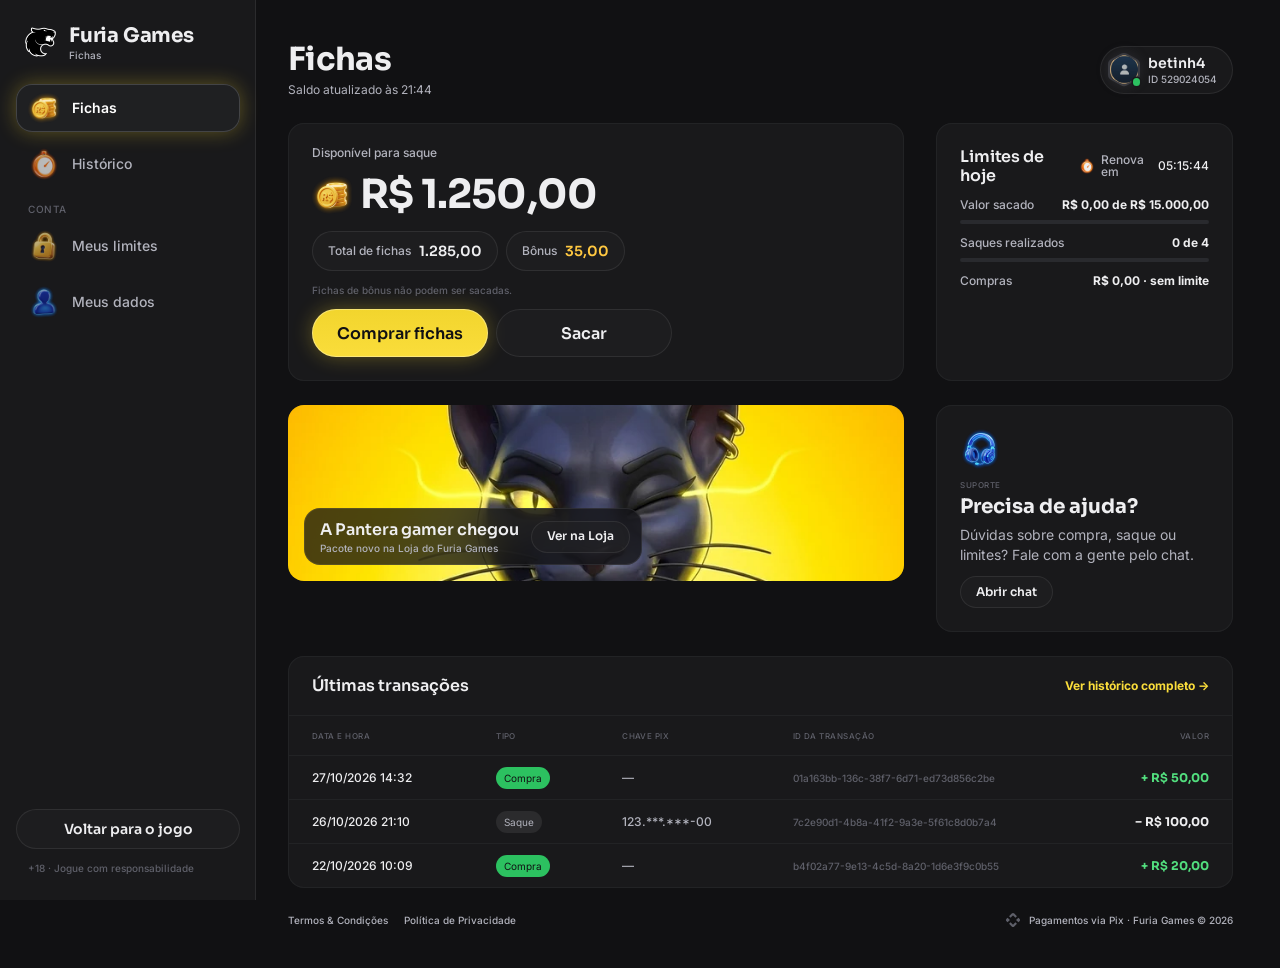
==== commit 37e3e287: "Header: saldo com dropdown (Saldo total, geral, Bônus, Bônus Fidelidade, livre pra saque, Sacar | Co" ====
--- a/fichas/index.html
+++ b/fichas/index.html
@@ -10,9 +10,9 @@
 <link rel="preconnect" href="https://fonts.googleapis.com">
 <link rel="preconnect" href="https://fonts.gstatic.com" crossorigin>
 <link rel="stylesheet" href="https://fonts.googleapis.com/css2?family=Inter:wght@400;500;600;700&family=Sora:wght@600;700;800&display=swap">
-<link rel="stylesheet" href="../css/tokens.css?v=20261027h">
-<link rel="stylesheet" href="../css/ui.css?v=20261027h">
-<link rel="stylesheet" href="fichas.css?v=20261027h">
+<link rel="stylesheet" href="../css/tokens.css?v=20261117d">
+<link rel="stylesheet" href="../css/ui.css?v=20261117d">
+<link rel="stylesheet" href="fichas.css?v=20261117d">
 </head>
 <body>
 <svg width="0" height="0" style="position:absolute" aria-hidden="true">
@@ -35,6 +35,6 @@
 <div class="veil" id="veil" hidden><section class="drawer" id="drawer" role="dialog" aria-modal="true"></section></div>
 <div class="toast" id="toast"><span class="hint-pill" id="toastTxt"></span></div>
 
-<script src="fichas.js?v=20261027h"></script>
+<script src="fichas.js?v=20261117d"></script>
 </body>
 </html>
--- a/css/tokens.css
+++ b/css/tokens.css
@@ -32,7 +32,7 @@
   /* games */
   --game-truco:#e5484d; --game-paulista:#3b74f5; --game-cacheta:#8752f2; --game-tranca:#2cc160; --game-buraco:#1f9a4a;
   --game-poker:#0fa968; --game-sinuca:#2fa35a; --game-todos:#fcdf3d; --game-domino:#14b8a6; --game-dama:#f76b15; --game-xadrez:#5b6cff;
-  --game-paulista-tint:#3b74f53d; --game-truco-tint:#e5484d3d; --game-cacheta-tint:#8752f23d; --game-buraco-tint:#1f9a4a3d;
+  --game-paulista-tint:#3b74f53d; --game-truco-tint:#e5484d3d; --game-cacheta-tint:#8752f23d; --game-buraco-tint:#1f9a4a3d; --game-poker-tint:#0fa9683d; --game-sinuca-tint:#2fa35a3d;
   /* crew */
   --crew-engenheiro:#4fb3ff; --crew-comandante:#f5c542; --crew-piloto:#ff5a36; --crew-navegador:#e86bff; --crew-explorador:#4dffb8;
   --crew-bar:#ff9f43; --crew-reis:#34d399; --crew-nobru:#3d8bff; --crew-inhui:#ff4fb0;
@@ -40,6 +40,7 @@
   --stake-padrao-top:#4f4401; --stake-padrao-bottom:#2a2405; --stake-iniciante-top:#1f9a4a; --stake-iniciante-bottom:#1f502c;
   --table-card-top:#1f5a4a; --table-card-bottom:#0f2e2a; --table-stake:#ffc841;
   --plus-bg:#52de7e; --plus-icon:#111113;
+  --btn-success-top:#52de7e; --btn-success-bg:#1f9a4a; /* DS button-glass ☰ Type=Success (Comprar) */
   /* cards */
   --card-face:#ffffff; --card-border:#9ea2a4; --suit-red:#c72c3d; --suit-black:#141922; --back-top:#625616; --back-bottom:#352c00;
   /* seat timer */
--- a/css/ui.css
+++ b/css/ui.css
@@ -8,6 +8,7 @@
 [role="button"]{cursor:pointer;-webkit-tap-highlight-color:transparent;-webkit-user-select:none;user-select:none;outline:0}
 input{font:inherit;color:inherit;border:0;background:none;outline:0;padding:0;margin:0;min-width:0}
 img,video{display:block;max-width:100%;user-select:none;-webkit-user-drag:none}
+video::-webkit-media-controls,video::-webkit-media-controls-start-playback-button,video::-webkit-media-controls-overlay-play-button{display:none!important;-webkit-appearance:none} /* sem botão de play: os vídeos são fundo */
 svg{display:block}
 [hidden]{display:none!important}
 .ic{flex:none;object-fit:contain;pointer-events:none}
@@ -50,6 +51,45 @@
 .cpill.bonus .t b{color:var(--text-prize)}
 .cpill .plus{width:20px;height:20px;border-radius:10px;background:var(--plus-bg);display:grid;place-items:center;flex:none}
 .cpill .plus svg{width:12px;height:12px;fill:var(--plus-icon)}
+/* saldo com seta: abre o dropdown (DS header-game ◉ Expanded) */
+.cpill .chev{width:20px;height:20px;display:grid;place-items:center;flex:none}
+.cpill .chev svg{width:10px;height:10px;fill:var(--text-muted);transform:rotate(90deg);transition:transform .2s}
+.cpill.open{box-shadow:inset 0 0 0 1px var(--border-strong)} .cpill.open .chev svg{transform:rotate(-90deg)}
+.hdr .hbuy{flex:1;min-width:0}
+/* dropdown do saldo (DS balance-panel) · celular: preso embaixo do header */
+.baldrop{position:absolute;left:0;right:0;top:64px;bottom:0;z-index:45;background:var(--bga-default-75);animation:fade .15s both}
+.balp{display:flex;flex-direction:column;gap:16px;max-height:100%;overflow:auto;padding:16px 16px 24px;background:var(--bg-subtle);border-radius:0 0 24px 24px;box-shadow:inset 0 -1px 0 var(--hl-subtle),0 16px 40px rgba(0,0,0,.4);animation:balIn .22s cubic-bezier(.2,.8,.2,1) both}
+@keyframes balIn{from{transform:translateY(-12px);opacity:0}}
+.balp .top{display:flex;justify-content:space-between;align-items:flex-start}
+.balp .top small{font:500 12px/1.2 var(--f-ui);color:var(--text-muted)}
+.balp .tv{display:flex;align-items:center;gap:8px;margin-top:4px}
+.balp .tv b{font:700 32px/1.2 var(--f-display);letter-spacing:-.02em;font-variant-numeric:tabular-nums}
+.balp .eye,.balp .x{display:grid;place-items:center;width:28px;height:28px}
+.balp .eye svg{width:20px;height:20px;fill:var(--text-muted)}
+.balp .x svg{width:12px;height:12px;fill:var(--text-muted);transform:rotate(-90deg)}
+.balp .rows{display:flex;flex-direction:column;gap:12px}
+.balp .kv{display:flex;justify-content:space-between;gap:12px;font:400 14px/1.4 var(--f-ui);color:var(--text-muted)}
+.balp .kv b{font-weight:400;color:var(--text-default);font-variant-numeric:tabular-nums;text-align:right}
+.balp hr{border:0;height:1px;background:var(--border-muted);margin:0}
+.balp .acts{display:flex;gap:12px} .balp .acts .btn{flex:1}
+/* Bônus Fidelidade (DS _loyalty-bonus): Resgatar quando tem valor · Juntando com a seta que abre as regras */
+.fid{display:flex;flex-direction:column;gap:12px;padding:8px 12px 8px 8px;border-radius:24px;background:var(--bga-strong-50);box-shadow:inset 0 0 0 1px var(--border-muted)}
+.fid.ready{flex-direction:row;align-items:center;gap:8px}
+.fid .ic{width:28px;height:28px;flex:none}
+.fid .t{flex:1;min-width:0;display:flex;flex-direction:column;gap:2px;text-align:left}
+.fid .t b{font:400 14px/1.3 var(--f-ui);color:var(--text-default)}
+.fid .t small{font:500 10px/1.2 var(--f-ui);color:var(--text-muted)}
+.fid .v{font:400 14px/1 var(--f-ui);font-variant-numeric:tabular-nums}
+.fid .row{display:flex;align-items:center;gap:8px;width:100%}
+.fid .chev{width:20px;height:20px;display:grid;place-items:center;flex:none}
+.fid .chev svg{width:10px;height:10px;fill:var(--text-muted);transform:rotate(90deg);transition:transform .2s}
+.fid.open{border-radius:16px;padding:8px 12px 12px 8px} .fid.open .chev svg{transform:rotate(-90deg)}
+.fid .more{display:flex;flex-direction:column;gap:12px}
+.fid .wk{display:flex;flex-direction:column;gap:4px;padding:12px;border-radius:12px;background:var(--bga-default-50);box-shadow:inset 0 0 0 1px var(--border-muted)}
+.fid .wk small{font:500 12px/1.2 var(--f-ui);color:var(--text-muted)}
+.fid .wk b{font:700 20px/1.2 var(--f-display);color:var(--text-prize);font-variant-numeric:tabular-nums}
+.fid p{margin:0;font:400 12px/1.5 var(--f-ui);color:var(--text-muted)}
+.fid .kv{font-size:12px}
 .hbell{position:relative;width:36px;height:36px;border-radius:18px;background:var(--bga-strong-50);box-shadow:inset 0 0 0 1px var(--border-muted);display:grid;place-items:center;flex:none}
 .hbell .ic{width:28px;height:28px}
 .hbell i{position:absolute;left:28px;top:0;width:8px;height:8px;border-radius:50%;background:var(--notification-error)}
@@ -122,6 +162,7 @@
 .btn.m44{height:44px;border-radius:22px}
 .btn.pri{background:linear-gradient(180deg,var(--btn-primary-top),var(--btn-primary-bg));box-shadow:inset 0 0 0 1px var(--hl),0 0 20px var(--glow-info);color:var(--btn-primary-text)}
 .btn.sec{background:var(--bga-strong-50);box-shadow:inset 0 0 0 1px var(--border-muted);color:var(--text-default)}
+.btn.ok{background:linear-gradient(180deg,var(--btn-success-top),var(--btn-success-bg));box-shadow:inset 0 0 0 1px var(--hl),0 0 20px var(--glow-success);color:#fff}
 .btn:disabled,.btn.dis{background:var(--btn-disabled-bg);box-shadow:none;color:var(--btn-disabled-text);pointer-events:none}
 .btn.danger-txt{background:none;box-shadow:none;color:var(--text-error);font:500 14px/1 var(--f-ui)}
 .btn.fill{flex:1;min-width:0}
@@ -136,9 +177,9 @@
 .bicon.s28{width:28px;height:28px;border-radius:14px}.bicon.s28 svg{width:16px;height:16px}
 
 /* ---------- tag ---------- */
-.tag{display:inline-flex;align-items:center;gap:4px;padding:2px 8px;border-radius:999px;font:600 12px/14px var(--f-display);white-space:nowrap;flex:none}
+.tag{display:inline-flex;align-items:center;gap:4px;padding:2px 8px;border-radius:999px;font:400 12px/18px var(--f-ui);white-space:nowrap;flex:none}
 .tag.neutral{background:#ffffff14;color:var(--text-muted)}
-.tag.gold{background:#fadd3b29;color:var(--text-brand);box-shadow:inset 0 0 0 1px #f8edb28c}
+.tag.gold{padding:3px 8px;background:#fadd3b29;color:#fff;box-shadow:inset 0 0 0 1px #f8edb28c}
 .tag.success{background:var(--sys-success);color:var(--bg-default)}
 .tag.danger{background:var(--sys-error);color:var(--text-default)}
 .tag.info{background:var(--sys-info);color:var(--text-default)}
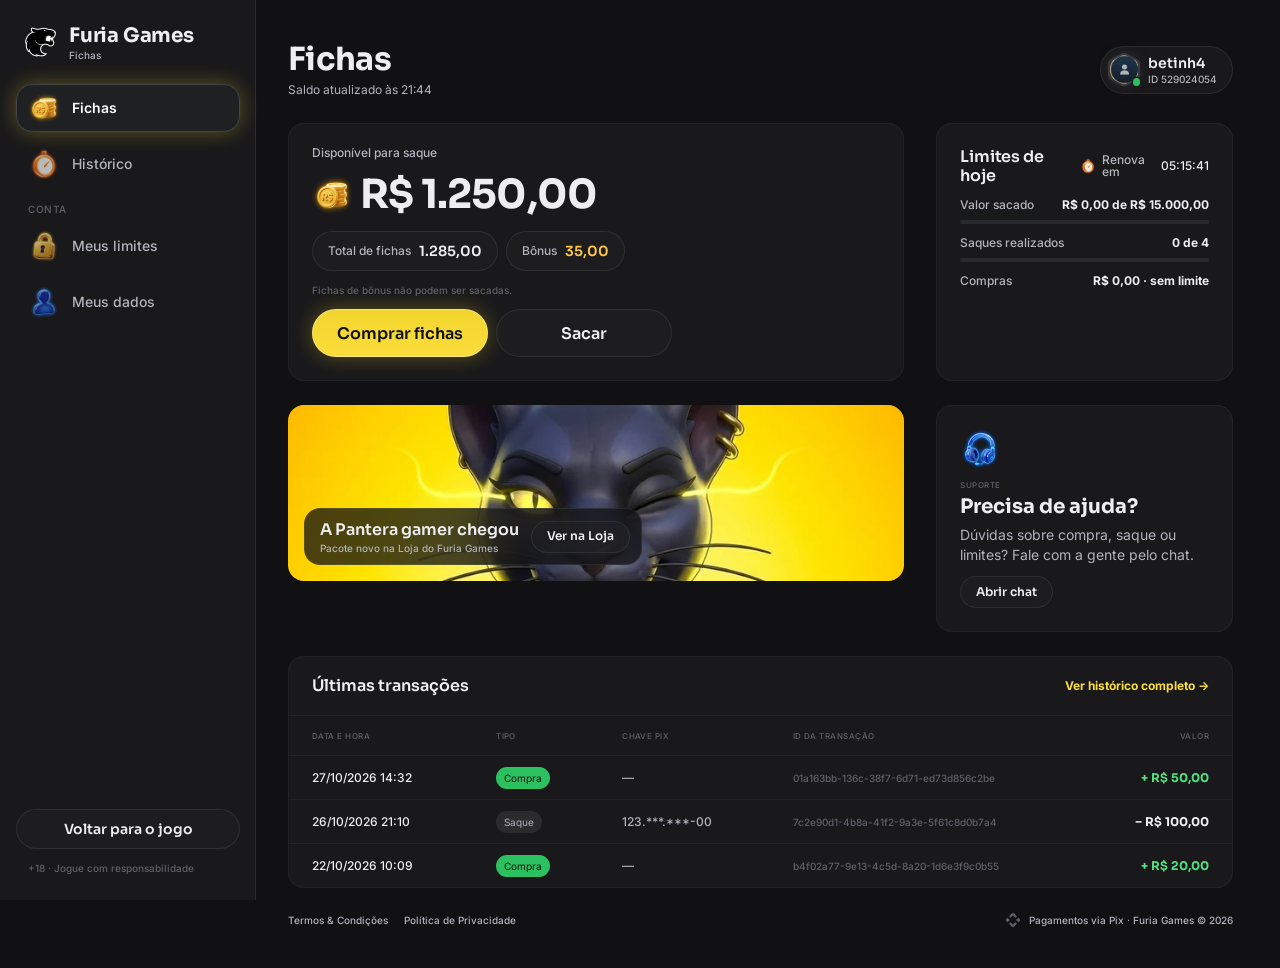
==== commit 37572331: "Loja como na produção + promoção: pacotes a R$ 9,90 com as famílias da página Skins, pacote da marca" ====
--- a/fichas/index.html
+++ b/fichas/index.html
@@ -10,9 +10,9 @@
 <link rel="preconnect" href="https://fonts.googleapis.com">
 <link rel="preconnect" href="https://fonts.gstatic.com" crossorigin>
 <link rel="stylesheet" href="https://fonts.googleapis.com/css2?family=Inter:wght@400;500;600;700&family=Sora:wght@600;700;800&display=swap">
-<link rel="stylesheet" href="../css/tokens.css?v=20261117d">
-<link rel="stylesheet" href="../css/ui.css?v=20261117d">
-<link rel="stylesheet" href="fichas.css?v=20261117d">
+<link rel="stylesheet" href="../css/tokens.css?v=20261119a">
+<link rel="stylesheet" href="../css/ui.css?v=20261119a">
+<link rel="stylesheet" href="fichas.css?v=20261119a">
 </head>
 <body>
 <svg width="0" height="0" style="position:absolute" aria-hidden="true">
@@ -35,6 +35,6 @@
 <div class="veil" id="veil" hidden><section class="drawer" id="drawer" role="dialog" aria-modal="true"></section></div>
 <div class="toast" id="toast"><span class="hint-pill" id="toastTxt"></span></div>
 
-<script src="fichas.js?v=20261117d"></script>
+<script src="fichas.js?v=20261119a"></script>
 </body>
 </html>
--- a/css/tokens.css
+++ b/css/tokens.css
@@ -36,6 +36,8 @@
   /* crew */
   --crew-engenheiro:#4fb3ff; --crew-comandante:#f5c542; --crew-piloto:#ff5a36; --crew-navegador:#e86bff; --crew-explorador:#4dffb8;
   --crew-bar:#ff9f43; --crew-reis:#34d399; --crew-nobru:#3d8bff; --crew-inhui:#ff4fb0;
+  /* famílias da página Skins (mesma cor da chamada do Truco) */
+  --crew-laje:#ff7f50; --crew-portaria:#3ddc84; --crew-live:#b45cff; --crew-feira:#ffa62b; --crew-navalha:#ff4fb0; --crew-varzea:#5be37d; --crew-oficina:#3db8ff; --crew-posto:#ff3b4a; --crew-fliper:#a45cff; --crew-grau:#4fa3ff; --crew-palpite:#f2b233;
   /* stake / table */
   --stake-padrao-top:#4f4401; --stake-padrao-bottom:#2a2405; --stake-iniciante-top:#1f9a4a; --stake-iniciante-bottom:#1f502c;
   --table-card-top:#1f5a4a; --table-card-bottom:#0f2e2a; --table-stake:#ffc841;
--- a/css/ui.css
+++ b/css/ui.css
@@ -60,10 +60,9 @@
 .baldrop{position:absolute;left:0;right:0;top:64px;bottom:0;z-index:45;background:var(--bga-default-75);animation:fade .15s both}
 .balp{display:flex;flex-direction:column;gap:16px;max-height:100%;overflow:auto;padding:16px 16px 24px;background:var(--bg-subtle);border-radius:0 0 24px 24px;box-shadow:inset 0 -1px 0 var(--hl-subtle),0 16px 40px rgba(0,0,0,.4);animation:balIn .22s cubic-bezier(.2,.8,.2,1) both}
 @keyframes balIn{from{transform:translateY(-12px);opacity:0}}
-.balp .top{display:flex;justify-content:space-between;align-items:flex-start}
+.balp .top{display:flex;justify-content:space-between;align-items:center}
 .balp .top small{font:500 12px/1.2 var(--f-ui);color:var(--text-muted)}
-.balp .tv{display:flex;align-items:center;gap:8px;margin-top:4px}
-.balp .tv b{font:700 32px/1.2 var(--f-display);letter-spacing:-.02em;font-variant-numeric:tabular-nums}
+.balp .tv{display:flex;align-items:center;gap:4px}
 .balp .eye,.balp .x{display:grid;place-items:center;width:28px;height:28px}
 .balp .eye svg{width:20px;height:20px;fill:var(--text-muted)}
 .balp .x svg{width:12px;height:12px;fill:var(--text-muted);transform:rotate(-90deg)}
